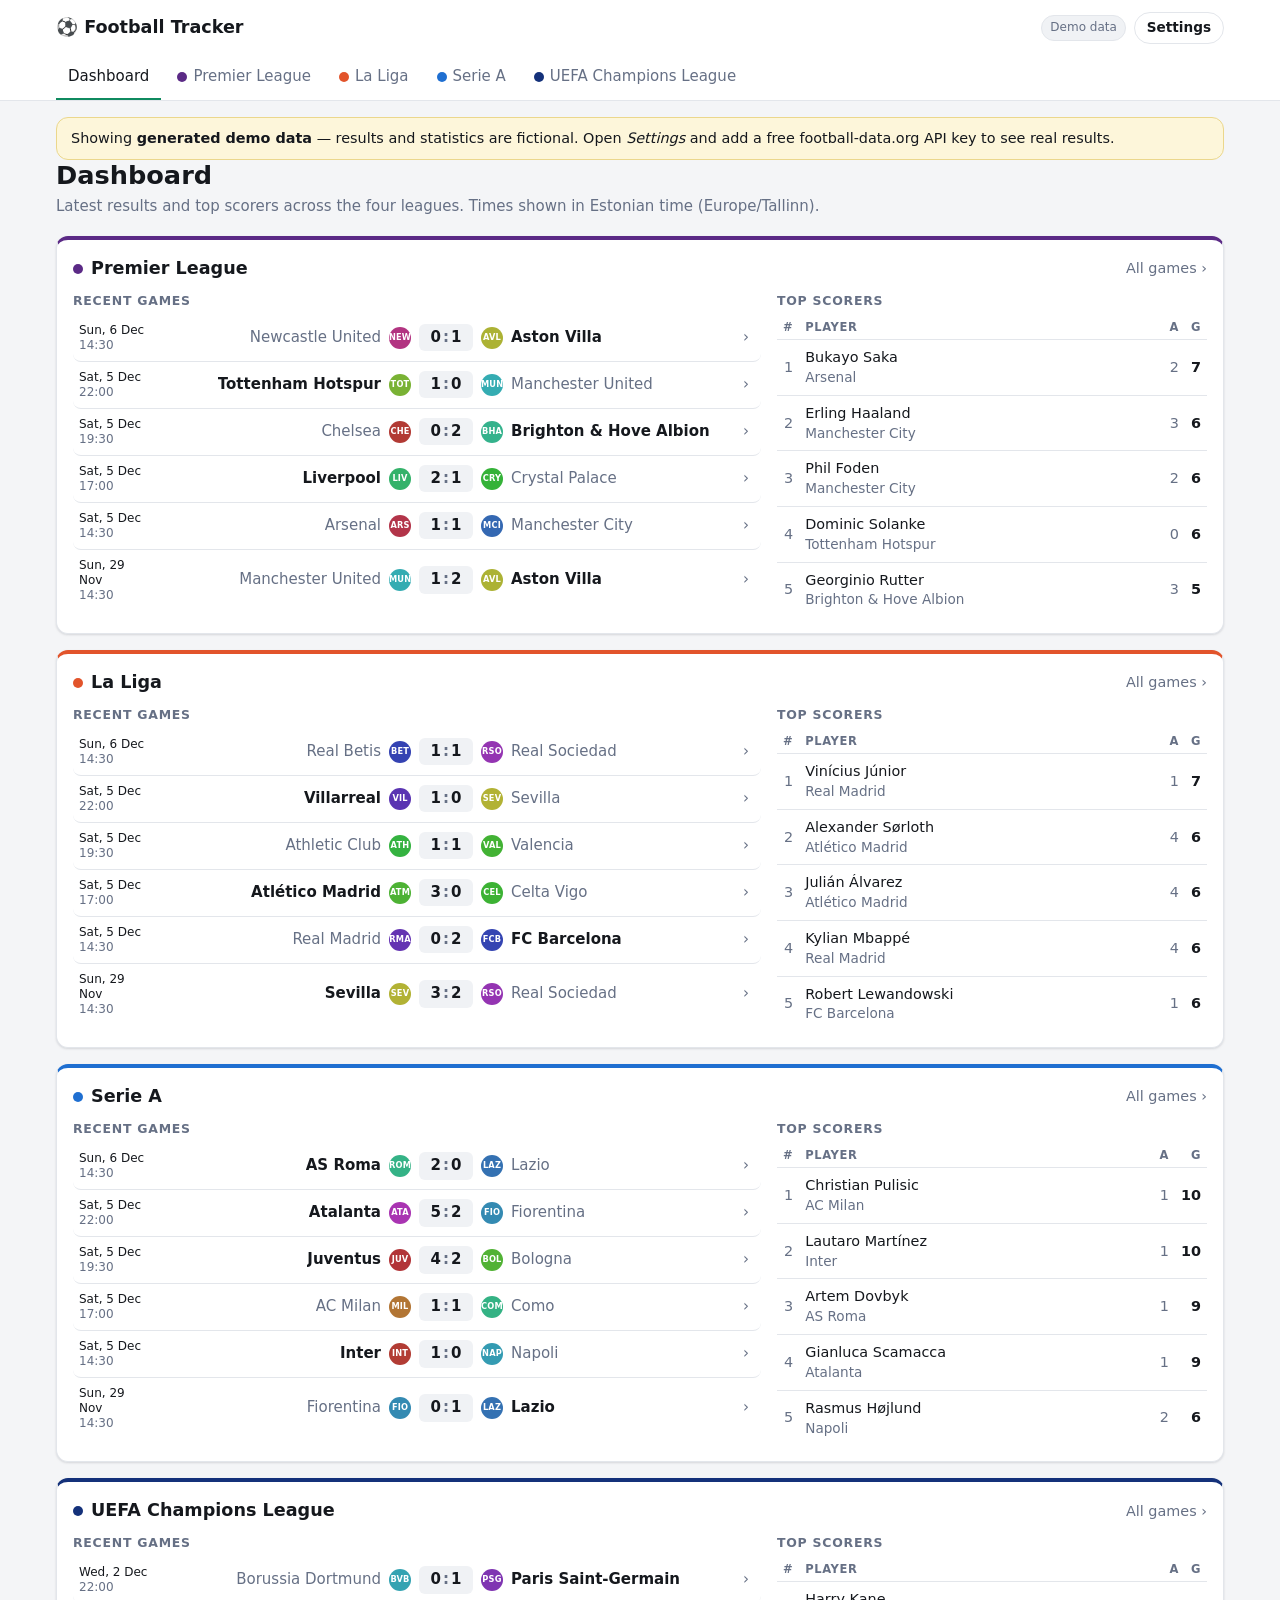
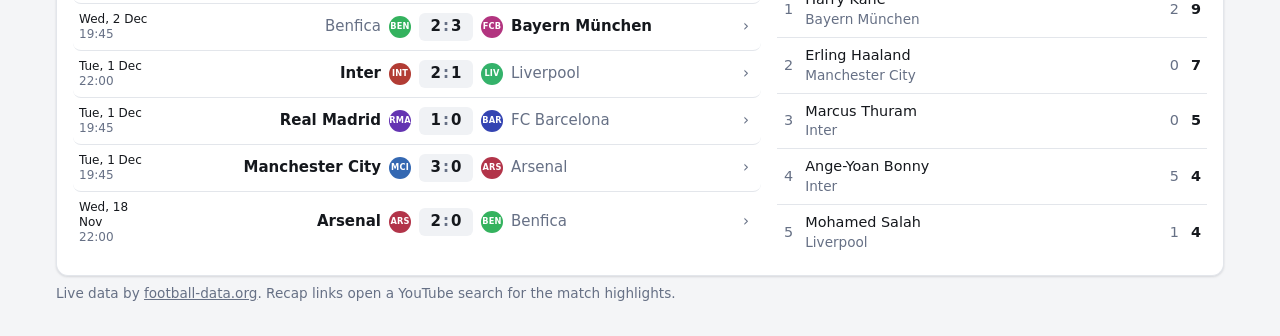
==== index.html @ 439cc733 "Add football league tracker website Static site with dashboard, league pages and match details for P" ====
<!doctype html>
<html lang="en">
<head>
  <meta charset="utf-8">
  <meta name="viewport" content="width=device-width, initial-scale=1">
  <title>Football Tracker</title>
  <meta name="description" content="Recent results, top scorers and match statistics for La Liga, Premier League, Serie A and the UEFA Champions League.">
  <link rel="icon" href="data:image/svg+xml,<svg xmlns='http://www.w3.org/2000/svg' viewBox='0 0 100 100'><text y='.9em' font-size='90'>⚽</text></svg>">
  <link rel="stylesheet" href="css/styles.css">
</head>
<body>
  <header class="site-header">
    <div class="wrap header-inner">
      <a href="#/" class="brand"><span aria-hidden="true">⚽</span> Football Tracker</a>
      <div class="header-actions">
        <span id="source-badge" class="badge">Demo data</span>
        <button id="open-settings" class="btn ghost small" type="button">Settings</button>
      </div>
    </div>
    <nav class="wrap league-nav" aria-label="Leagues"></nav>
  </header>

  <div id="demo-banner" class="wrap" hidden><div class="banner">
    Showing <strong>generated demo data</strong> — results and statistics are fictional.
    Open <em>Settings</em> and add a free football-data.org API key to see real results.
  </div></div>

  <main id="app" class="wrap"></main>

  <footer class="wrap site-footer muted small">
    Live data by <a href="https://www.football-data.org" target="_blank" rel="noopener">football-data.org</a>.
    Recap links open a YouTube search for the match highlights.
  </footer>

  <dialog id="settings">
    <form id="settings-form" method="dialog">
      <h2>Data source</h2>
      <label class="radio"><input type="radio" name="source" value="demo"> Demo data (works offline, fictional)</label>
      <label class="radio"><input type="radio" name="source" value="live"> Live data from football-data.org</label>
      <label class="field">
        <span>API key</span>
        <input name="apiKey" type="password" autocomplete="off" placeholder="Paste your football-data.org key">
      </label>
      <p class="muted small">Register for a free key at
        <a href="https://www.football-data.org/client/register" target="_blank" rel="noopener">football-data.org</a>.
        The key is stored only in this browser. The free tier covers all four leagues but not detailed match statistics.</p>
      <div class="dialog-actions">
        <button class="btn ghost" value="cancel" formnovalidate>Cancel</button>
        <button class="btn" value="save">Save</button>
      </div>
    </form>
  </dialog>

  <script src="js/demo-data.js"></script>
  <script src="js/live-data.js"></script>
  <script src="js/app.js"></script>
</body>
</html>
---- css/styles.css ----
:root {
  --bg: #f4f5f7;
  --surface: #ffffff;
  --surface-2: #f0f2f5;
  --text: #15181d;
  --muted: #667085;
  --border: #e3e6eb;
  --accent: #0f8a5f;
  --accent-ink: #ffffff;
  --home: #2563eb;
  --away: #e11d48;
  --yellow: #f5c518;
  --red: #d92d20;
  --shadow: 0 1px 2px rgba(16, 24, 40, .06), 0 1px 3px rgba(16, 24, 40, .08);
  --radius: 12px;
  color-scheme: light;
}
@media (prefers-color-scheme: dark) {
  :root {
    --bg: #0f1216;
    --surface: #171b21;
    --surface-2: #1f242c;
    --text: #e8eaed;
    --muted: #98a2b3;
    --border: #2a3039;
    --accent: #2fbf86;
    --accent-ink: #06140e;
    --home: #60a5fa;
    --away: #fb7185;
    --shadow: none;
    color-scheme: dark;
  }
}

* { box-sizing: border-box; }
html { -webkit-text-size-adjust: 100%; }
body {
  margin: 0;
  background: var(--bg);
  color: var(--text);
  font: 15px/1.45 system-ui, -apple-system, "Segoe UI", Roboto, Helvetica, Arial, sans-serif;
}
a { color: inherit; }
h1, h2, h3 { margin: 0; line-height: 1.2; }
h1 { font-size: 1.6rem; }
h2 { font-size: 1.05rem; }
h3 { font-size: .78rem; text-transform: uppercase; letter-spacing: .06em; color: var(--muted); font-weight: 600; }
.muted { color: var(--muted); }
.small { font-size: .85rem; }
.wrap { max-width: 1200px; margin: 0 auto; padding: 0 16px; }

/* ---------- header ---------- */
.site-header { background: var(--surface); border-bottom: 1px solid var(--border); position: sticky; top: 0; z-index: 10; }
.header-inner { display: flex; align-items: center; justify-content: space-between; height: 56px; gap: 12px; }
.brand { font-weight: 700; font-size: 1.1rem; text-decoration: none; white-space: nowrap; }
.header-actions { display: flex; align-items: center; gap: 8px; }
.badge { font-size: .75rem; padding: 3px 8px; border-radius: 999px; background: var(--surface-2); color: var(--muted); border: 1px solid var(--border); white-space: nowrap; }
.badge.live { color: var(--accent); border-color: var(--accent); }
.league-nav { display: flex; gap: 4px; overflow-x: auto; scrollbar-width: none; }
.league-nav::-webkit-scrollbar { display: none; }
.league-nav a {
  display: inline-flex; align-items: center; gap: 6px; white-space: nowrap;
  padding: 10px 12px; text-decoration: none; color: var(--muted); font-weight: 500;
  border-bottom: 2px solid transparent;
}
.league-nav a:hover { color: var(--text); }
.league-nav a.active { color: var(--text); border-bottom-color: var(--league, var(--accent)); }
.league-dot { width: 10px; height: 10px; border-radius: 50%; background: var(--league, var(--accent)); display: inline-block; flex: none; }

.banner {
  margin-top: 16px; padding: 10px 14px; border-radius: var(--radius);
  background: color-mix(in srgb, var(--yellow) 16%, var(--surface)); border: 1px solid color-mix(in srgb, var(--yellow) 45%, var(--border));
  font-size: .9rem;
}
#demo-banner[hidden] { display: none; }

main { padding-top: 20px; padding-bottom: 32px; min-height: 60vh; }
.page-head { margin-bottom: 18px; }
.page-head p { margin: 6px 0 0; }
.league-hero h1 { display: flex; align-items: center; gap: 10px; }
.league-hero .league-dot { width: 14px; height: 14px; }
.back { display: inline-block; margin-bottom: 12px; color: var(--muted); text-decoration: none; font-weight: 500; }
.back:hover { color: var(--text); }

/* ---------- cards ---------- */
.card { background: var(--surface); border: 1px solid var(--border); border-radius: var(--radius); box-shadow: var(--shadow); padding: 16px; min-width: 0; }
.card-head { display: flex; align-items: center; justify-content: space-between; margin-bottom: 12px; gap: 8px; }
.dashboard { display: grid; grid-template-columns: 1fr; gap: 16px; }
.league-card { border-top: 4px solid var(--league); }
.league-title { display: flex; align-items: center; gap: 8px; font-weight: 700; font-size: 1.1rem; text-decoration: none; }
.more { color: var(--muted); text-decoration: none; font-size: .9rem; white-space: nowrap; }
.more:hover { color: var(--text); }
.league-body { display: grid; grid-template-columns: minmax(0, 1.6fr) minmax(0, 1fr); gap: 16px; }
.league-body h3 { margin-bottom: 6px; }
@media (max-width: 640px) { .league-body { grid-template-columns: 1fr; } }

.league-layout, .match-layout { display: grid; grid-template-columns: minmax(0, 1.5fr) minmax(0, 1fr); gap: 16px; align-items: start; }
@media (max-width: 860px) { .league-layout, .match-layout { grid-template-columns: 1fr; } }

/* ---------- match rows ---------- */
.match-row {
  display: grid; grid-template-columns: 70px minmax(0, 1fr) 54px minmax(0, 1fr) 12px;
  align-items: center; gap: 8px; padding: 8px 6px; border-radius: 8px;
  text-decoration: none; border-bottom: 1px solid var(--border);
}
.match-row:last-child { border-bottom: 0; }
.match-row:hover { background: var(--surface-2); }
.match-row.no-date { grid-template-columns: 44px minmax(0, 1fr) 54px minmax(0, 1fr) 12px; }
.match-when { display: flex; flex-direction: column; font-size: .75rem; line-height: 1.25; }
.team { display: flex; align-items: center; gap: 8px; min-width: 0; color: var(--muted); }
.team.win { color: var(--text); font-weight: 600; }
.team.home { justify-content: flex-end; text-align: right; }
.team-name { overflow: hidden; text-overflow: ellipsis; white-space: nowrap; }
.score { text-align: center; font-weight: 700; font-variant-numeric: tabular-nums; background: var(--surface-2); border-radius: 6px; padding: 3px 0; }
.score .sep { margin: 0 2px; color: var(--muted); }
.chev { color: var(--muted); }
@media (max-width: 480px) {
  .match-row, .match-row.no-date { grid-template-columns: minmax(0, 1fr) 48px minmax(0, 1fr); row-gap: 2px; }
  .match-when { grid-column: 1 / -1; flex-direction: row; gap: 6px; }
  .chev { display: none; }
  .team .crest { display: none; }
}
.day-group + .day-group { margin-top: 16px; }
.day-label { text-transform: none; letter-spacing: 0; font-size: .9rem; color: var(--text); margin-bottom: 4px; }

.crest { flex: none; object-fit: contain; }
.crest-fallback {
  display: inline-grid; place-items: center; border-radius: 50%;
  background: hsl(var(--h) 55% 45%); color: #fff; font-size: .55em; font-weight: 700; letter-spacing: .02em;
}
.sb-team .crest-fallback { font-size: 1rem; }

/* ---------- scorers ---------- */
.scorers { width: 100%; border-collapse: collapse; font-size: .9rem; }
.scorers th { text-align: left; font-size: .72rem; color: var(--muted); font-weight: 600; text-transform: uppercase; letter-spacing: .05em; padding: 4px 6px; border-bottom: 1px solid var(--border); }
.scorers td { padding: 7px 6px; border-bottom: 1px solid var(--border); vertical-align: middle; }
.scorers tr:last-child td { border-bottom: 0; }
.scorers .num { text-align: right; font-variant-numeric: tabular-nums; width: 1%; white-space: nowrap; }
.scorers .goals { font-weight: 700; }
.player { font-weight: 500; }

/* ---------- scoreboard ---------- */
.scoreboard { text-align: center; border-top: 4px solid var(--league); margin-bottom: 16px; padding: 20px 16px; }
.sb-league { display: inline-flex; align-items: center; gap: 8px; color: var(--muted); font-weight: 600; font-size: .9rem; }
.sb-main { display: grid; grid-template-columns: minmax(0, 1fr) auto minmax(0, 1fr); align-items: center; gap: 12px; margin: 18px 0 12px; }
.sb-team { display: flex; flex-direction: column; align-items: center; gap: 8px; font-weight: 700; font-size: 1.15rem; min-width: 0; overflow-wrap: anywhere; }
.sb-goals { font-size: 3rem; font-weight: 800; font-variant-numeric: tabular-nums; line-height: 1; }
.sb-goals .sep { color: var(--muted); margin: 0 8px; font-weight: 400; }
.sb-status { color: var(--muted); font-size: .85rem; margin-top: 6px; }
.sb-meta { list-style: none; padding: 0; margin: 0 0 16px; display: flex; flex-wrap: wrap; justify-content: center; gap: 4px 16px; color: var(--muted); font-size: .88rem; }
@media (max-width: 480px) {
  .sb-goals { font-size: 2.2rem; }
  .sb-team { font-size: .95rem; }
  .sb-team .crest { width: 44px; height: 44px; }
}

/* ---------- buttons ---------- */
.btn {
  display: inline-flex; align-items: center; justify-content: center; gap: 8px;
  padding: 9px 16px; border-radius: 999px; border: 1px solid transparent;
  background: var(--accent); color: var(--accent-ink); font: inherit; font-weight: 600;
  text-decoration: none; cursor: pointer;
}
.btn:hover { filter: brightness(1.08); }
.btn.ghost { background: transparent; color: var(--text); border-color: var(--border); }
.btn.small { padding: 5px 12px; font-size: .85rem; }
.btn.recap { background: #e62117; color: #fff; }

/* ---------- stats ---------- */
.stats-head { display: flex; justify-content: space-between; font-weight: 700; font-size: .85rem; margin-bottom: 8px; }
.stats-head span:first-child { color: var(--home); }
.stats-head span:last-child { color: var(--away); }
.stat + .stat { margin-top: 12px; }
.stat-vals { display: flex; justify-content: space-between; align-items: baseline; font-variant-numeric: tabular-nums; font-size: .92rem; margin-bottom: 4px; }
.stat-vals .lead { font-weight: 700; }
.stat-label { color: var(--muted); font-size: .85rem; text-align: center; }
.stat-bar { display: flex; gap: 3px; height: 6px; }
.stat-bar span { border-radius: 3px; min-width: 2px; }
.bar-home { background: var(--home); }
.bar-away { background: var(--away); }

/* ---------- timeline ---------- */
.timeline { list-style: none; margin: 0; padding: 0; }
.tl-item { display: grid; grid-template-columns: 48px 1fr; align-items: start; padding: 8px 0; border-bottom: 1px solid var(--border); }
.tl-min { font-weight: 700; font-variant-numeric: tabular-nums; color: var(--muted); padding-top: 1px; }
.tl-body { display: flex; gap: 10px; align-items: flex-start; border-left: 3px solid var(--home); padding-left: 10px; }
.tl-item.away .tl-body { border-left-color: var(--away); }
.tl-main { display: block; font-weight: 500; }
.tl-sub { display: block; font-size: .82rem; }
.ev { flex: none; width: 18px; display: inline-flex; justify-content: center; }
.ev-card { width: 12px; height: 16px; border-radius: 2px; margin: 2px 3px 0; }
.ev-card.yellow { background: var(--yellow); }
.ev-card.red { background: var(--red); }
.ev-score { font-weight: 700; margin-left: 4px; font-variant-numeric: tabular-nums; }
.tl-break { text-align: center; font-size: .78rem; font-weight: 600; text-transform: uppercase; letter-spacing: .05em; color: var(--muted); padding: 8px 0; border-bottom: 1px solid var(--border); background: var(--surface-2); }
.tl-break:last-child { border-bottom: 0; border-radius: 0 0 8px 8px; }

/* ---------- states ---------- */
.empty { padding: 12px 0; margin: 0; }
.empty-page { text-align: center; padding: 40px 16px; }
.error { padding: 10px 12px; border-radius: 8px; border: 1px solid color-mix(in srgb, var(--red) 45%, var(--border)); background: color-mix(in srgb, var(--red) 8%, var(--surface)); font-size: .9rem; }
.error .btn { margin-top: 8px; }
.loading { display: flex; gap: 6px; justify-content: center; padding: 24px 0; }
.loading span { width: 8px; height: 8px; border-radius: 50%; background: var(--muted); animation: pulse 1s infinite ease-in-out; }
.loading span:nth-child(2) { animation-delay: .15s; }
.loading span:nth-child(3) { animation-delay: .3s; }
@keyframes pulse { 0%, 100% { opacity: .25; } 50% { opacity: 1; } }
@media (prefers-reduced-motion: reduce) { .loading span { animation: none; opacity: .6; } }

.site-footer { padding-top: 8px; padding-bottom: 32px; }

/* ---------- dialog ---------- */
dialog { border: 1px solid var(--border); border-radius: var(--radius); background: var(--surface); color: var(--text); padding: 20px; width: min(440px, calc(100vw - 32px)); }
dialog::backdrop { background: rgba(0, 0, 0, .45); }
dialog h2 { margin-bottom: 12px; }
.radio { display: flex; gap: 8px; align-items: center; margin: 6px 0; }
.field { display: grid; gap: 4px; margin-top: 14px; font-weight: 500; }
.field input { font: inherit; padding: 8px 10px; border-radius: 8px; border: 1px solid var(--border); background: var(--surface-2); color: var(--text); }
.dialog-actions { display: flex; justify-content: flex-end; gap: 8px; margin-top: 16px; }
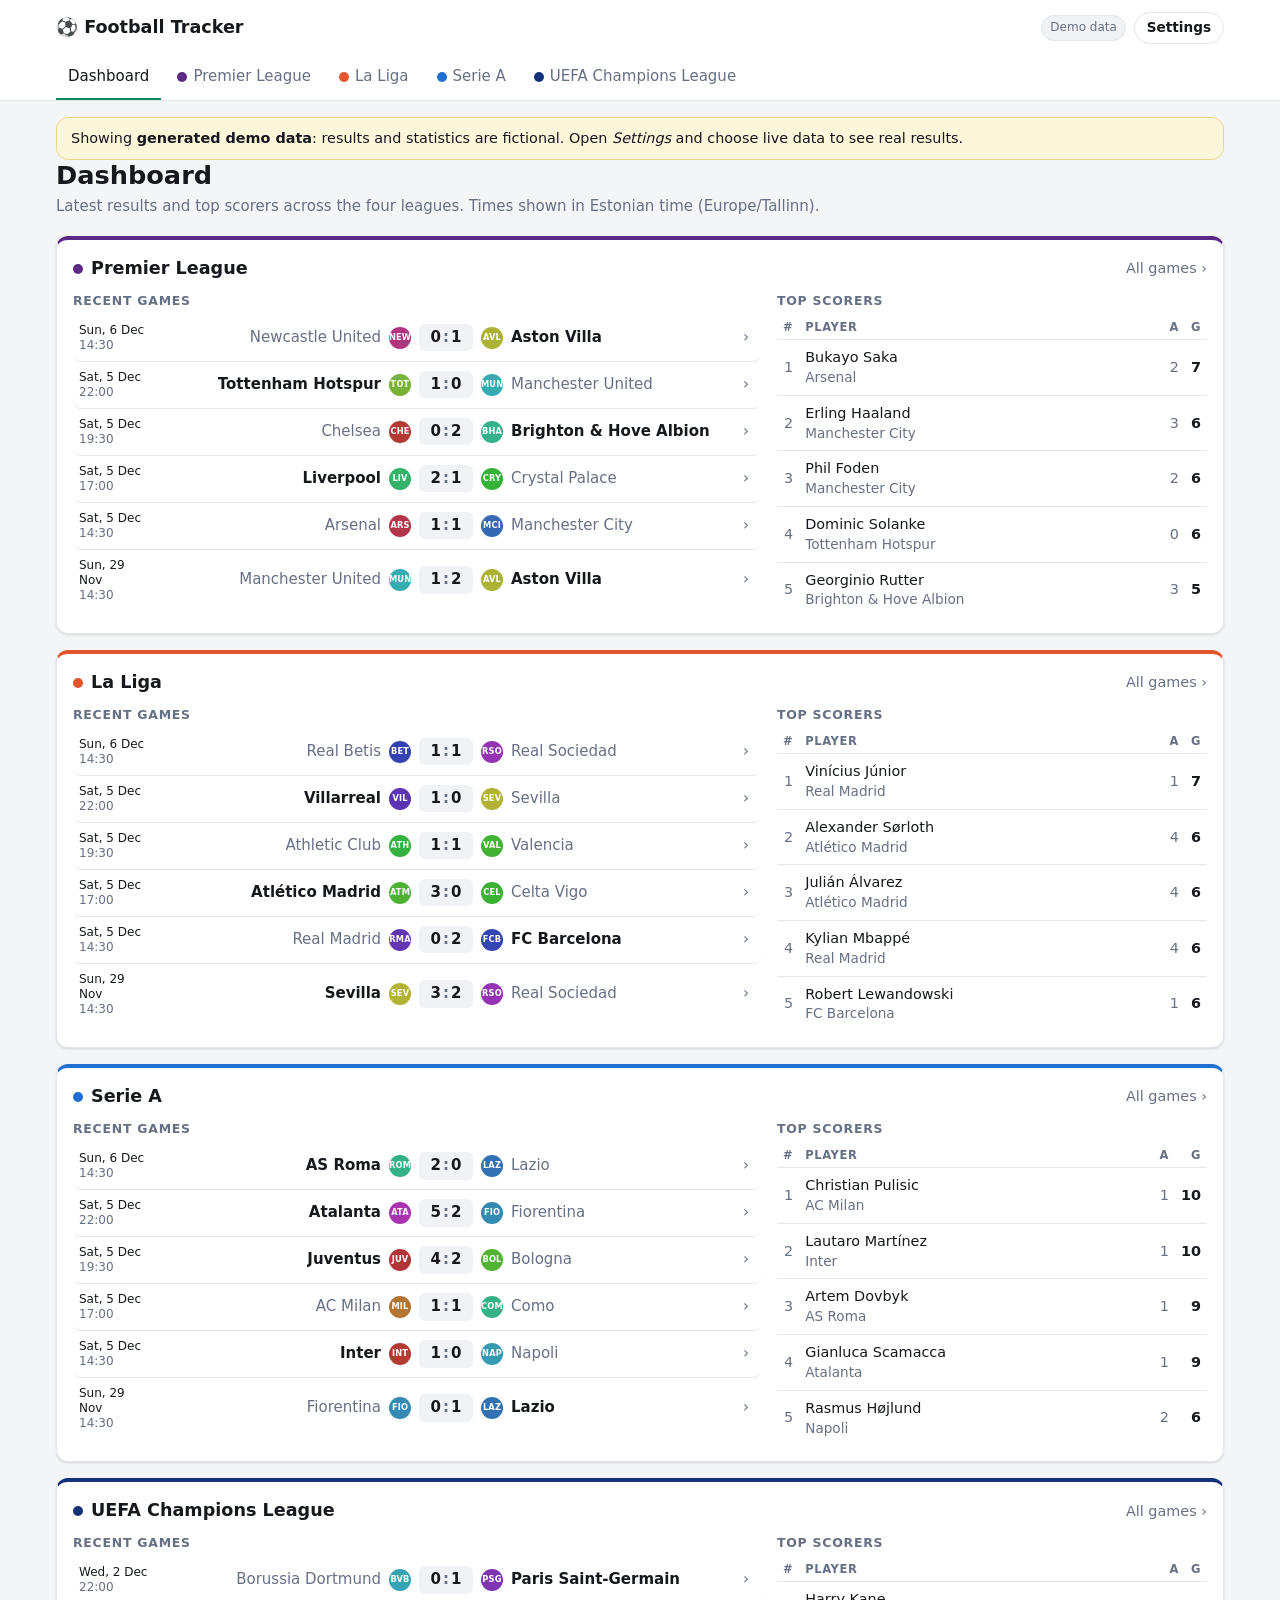
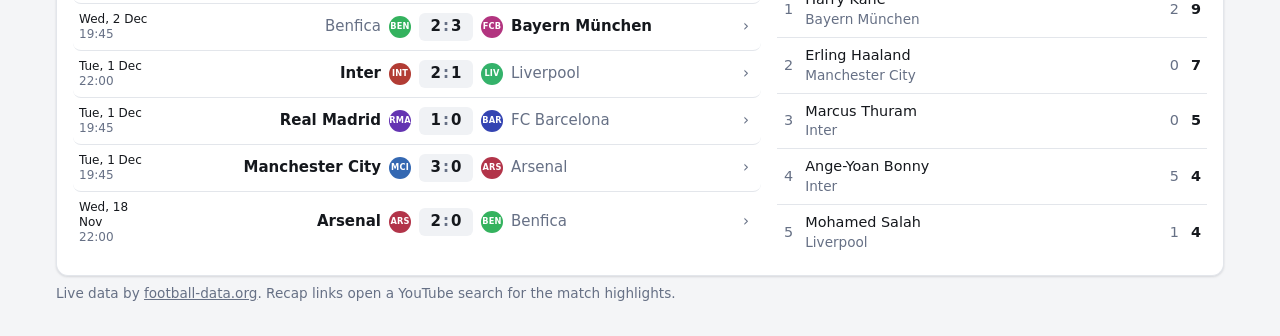
==== commit 8dd7b006: "Add local server with football-data.org proxy and caching football-data.org only allows browser requ" ====
--- a/index.html
+++ b/index.html
@@ -21,8 +21,8 @@
   </header>
 
   <div id="demo-banner" class="wrap" hidden><div class="banner">
-    Showing <strong>generated demo data</strong> — results and statistics are fictional.
-    Open <em>Settings</em> and add a free football-data.org API key to see real results.
+    Showing <strong>generated demo data</strong>: results and statistics are fictional.
+    <span id="banner-reason"></span>
   </div></div>
 
   <main id="app" class="wrap"></main>
@@ -38,12 +38,13 @@
       <label class="radio"><input type="radio" name="source" value="demo"> Demo data (works offline, fictional)</label>
       <label class="radio"><input type="radio" name="source" value="live"> Live data from football-data.org</label>
       <label class="field">
-        <span>API key</span>
+        <span>API key <span id="server-key-note" class="muted small" hidden>(optional: the server already has one)</span></span>
         <input name="apiKey" type="password" autocomplete="off" placeholder="Paste your football-data.org key">
       </label>
       <p class="muted small">Register for a free key at
         <a href="https://www.football-data.org/client/register" target="_blank" rel="noopener">football-data.org</a>.
-        The key is stored only in this browser. The free tier covers all four leagues but not detailed match statistics.</p>
+        The key is stored only in this browser. Live data needs the bundled server (<code>node server.js</code>).
+        The free tier covers all four leagues but not goal scorers, cards or match statistics.</p>
       <div class="dialog-actions">
         <button class="btn ghost" value="cancel" formnovalidate>Cancel</button>
         <button class="btn" value="save">Save</button>
--- a/css/styles.css
+++ b/css/styles.css
@@ -124,6 +124,7 @@
 .day-label { text-transform: none; letter-spacing: 0; font-size: .9rem; color: var(--text); margin-bottom: 4px; }
 
 .crest { flex: none; object-fit: contain; }
+.crest[hidden] { display: none; }
 .crest-fallback {
   display: inline-grid; place-items: center; border-radius: 50%;
   background: hsl(var(--h) 55% 45%); color: #fff; font-size: .55em; font-weight: 700; letter-spacing: .02em;
